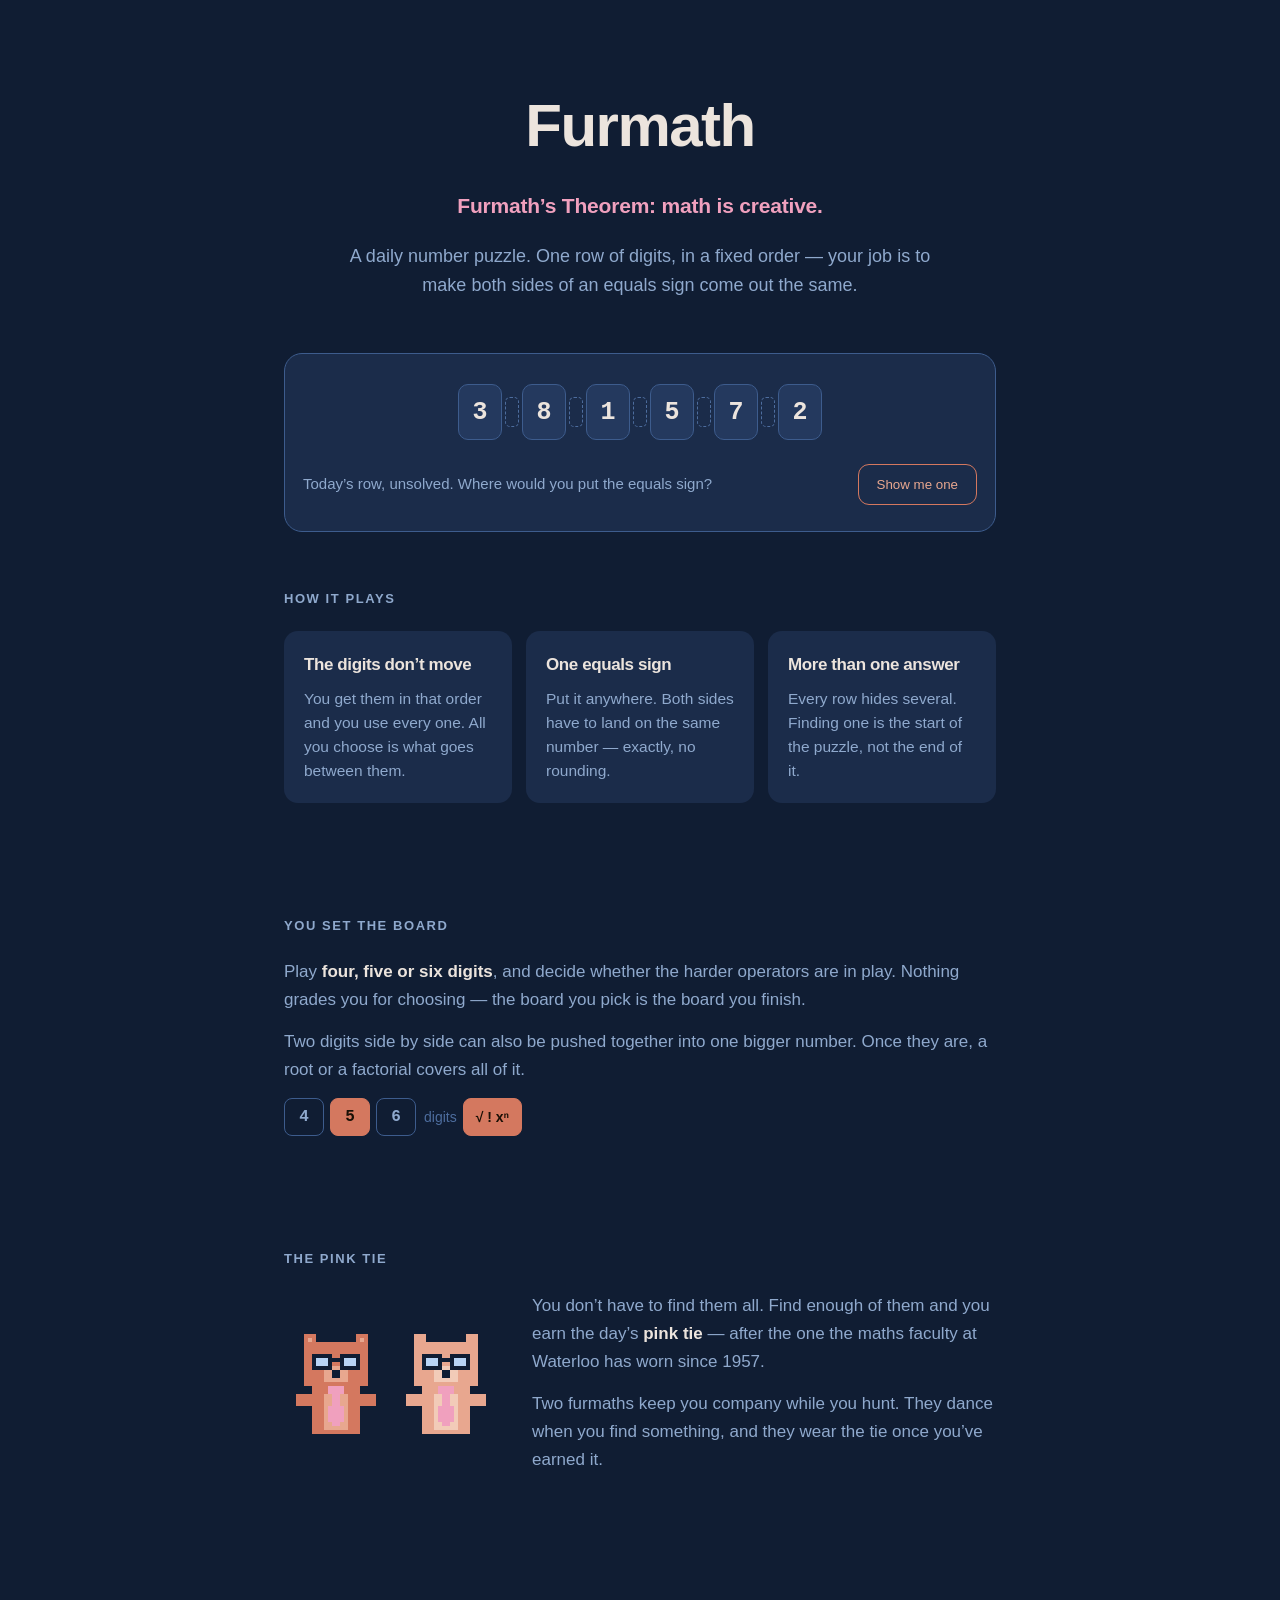
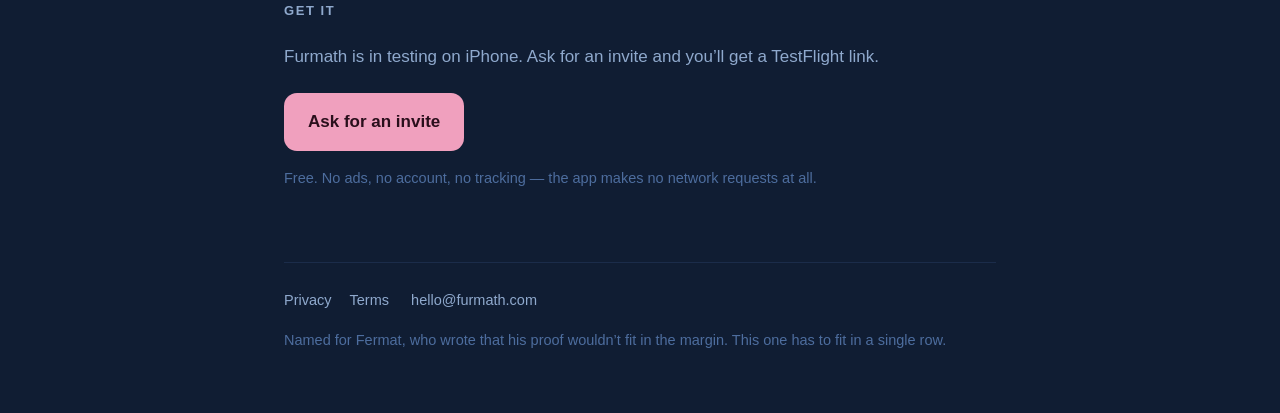
==== index.html @ 23a7ea25 "furmath.com — landing page, privacy, terms" ====
<!doctype html>
<html lang="en">
<head>
<meta charset="utf-8">
<meta name="viewport" content="width=device-width,initial-scale=1">
<title>Furmath — a daily number puzzle</title>
<meta name="description" content="One row of digits, fixed order. Add operators and one equals sign so both sides match. Each row hides more than one answer.">
<meta name="theme-color" content="#101D33">
<meta property="og:title" content="Furmath — Math is creative">
<meta property="og:description" content="A daily number puzzle. One row of digits, fixed order. Each row hides more than one answer.">
<meta property="og:type" content="website">
<meta property="og:url" content="https://furmath.com">
<meta name="twitter:card" content="summary_large_image">
<link rel="icon" href="data:image/svg+xml,%3Csvg xmlns='http://www.w3.org/2000/svg' viewBox='0 0 32 32'%3E%3Crect width='32' height='32' rx='7' fill='%23101D33'/%3E%3Cpath d='M12 6h8l1.5 4h-11z' fill='%23F0A0BE'/%3E%3Cpath d='M14 11h4l2.5 9-4.5 5-4.5-5z' fill='%23F0A0BE'/%3E%3C/svg%3E">
<link rel="stylesheet" href="_style.css">
</head>
<body>

<div class="wrap">

  <header class="hero">
    <h1 class="mark">Furmath</h1>
    <p class="theorem">Furmath&rsquo;s Theorem: math is creative.</p>
    <p class="desc">A daily number puzzle. One row of digits, in a fixed order —
       your job is to make both sides of an equals sign come out the same.</p>
  </header>

  <!-- The board, playing itself. Real digits, real solutions. -->
  <div class="board">
    <div class="row" id="row" aria-live="polite"></div>
    <div class="boardfoot">
      <span class="count" id="count">Today&rsquo;s row, unsolved. Where would you put the equals sign?</span>
      <button class="step" id="step">Show me one</button>
    </div>
  </div>

  <section>
    <h2>How it plays</h2>
    <div class="beats">
      <div class="beat">
        <h3>The digits don&rsquo;t move</h3>
        <p>You get them in that order and you use every one. All you choose is what
           goes between them.</p>
      </div>
      <div class="beat">
        <h3>One equals sign</h3>
        <p>Put it anywhere. Both sides have to land on the same number — exactly,
           no rounding.</p>
      </div>
      <div class="beat">
        <h3>More than one answer</h3>
        <p>Every row hides several. Finding one is the start of the puzzle, not the
           end of it.</p>
      </div>
    </div>
  </section>

  <section>
    <h2>You set the board</h2>
    <div class="split">
      <div class="text">
        <p>Play <strong>four, five or six digits</strong>, and decide whether the
           harder operators are in play. Nothing grades you for choosing — the board
           you pick is the board you finish.</p>
        <p>Two digits side by side can also be pushed together into one bigger number.
           Once they are, a root or a factorial covers all of it.</p>
        <div class="dial">
          <span class="key">4</span><span class="key on">5</span><span class="key">6</span>
          <span class="lbl">digits</span>
          <span class="key ops on">√ ! x&#8319;</span>
        </div>
      </div>
    </div>
  </section>

  <section>
    <h2>The pink tie</h2>
    <div class="split">
      <div class="pair" aria-hidden="true">
        <svg class="furmath" viewBox="0 0 26 32" shape-rendering="crispEdges" role="img">
          <g fill="#D4785F">
            <rect x="5" y="2" width="3" height="3"/><rect x="18" y="2" width="3" height="3"/>
            <rect x="5" y="4" width="16" height="11"/>
            <rect x="7" y="15" width="12" height="12"/>
            <rect x="3" y="17" width="4" height="3"/><rect x="19" y="17" width="4" height="3"/>
          </g>
          <g fill="#E8A78F">
            <rect x="6" y="3" width="1" height="1"/><rect x="19" y="3" width="1" height="1"/>
            <rect x="10" y="10" width="6" height="4"/>
            <rect x="10" y="17" width="6" height="9"/>
          </g>
          <g fill="#101D33">
            <rect x="7" y="7" width="5" height="4"/><rect x="14" y="7" width="5" height="4"/>
            <rect x="12" y="8" width="2" height="1"/>
            <rect x="12" y="11" width="2" height="2"/>
            <rect x="8" y="27" width="3" height="3"/><rect x="15" y="27" width="3" height="3"/>
          </g>
          <g fill="#B8D4F5">
            <rect x="8" y="8" width="3" height="2"/><rect x="15" y="8" width="3" height="2"/>
          </g>
          <g fill="#F0A0BE">
            <rect x="11" y="15" width="4" height="2"/>
            <rect x="12" y="17" width="2" height="3"/>
            <rect x="11" y="20" width="4" height="4"/>
            <rect x="12" y="24" width="2" height="1"/>
          </g>
        </svg>
        <svg class="furmath" viewBox="0 0 26 32" shape-rendering="crispEdges" role="img">
          <g fill="#E8A78F">
            <rect x="5" y="2" width="3" height="3"/><rect x="18" y="2" width="3" height="3"/>
            <rect x="5" y="4" width="16" height="11"/>
            <rect x="7" y="15" width="12" height="12"/>
            <rect x="3" y="17" width="4" height="3"/><rect x="19" y="17" width="4" height="3"/>
          </g>
          <g fill="#F2CBB8">
            <rect x="10" y="10" width="6" height="4"/>
            <rect x="10" y="17" width="6" height="9"/>
          </g>
          <g fill="#101D33">
            <rect x="7" y="7" width="5" height="4"/><rect x="14" y="7" width="5" height="4"/>
            <rect x="12" y="8" width="2" height="1"/>
            <rect x="12" y="11" width="2" height="2"/>
            <rect x="8" y="27" width="3" height="3"/><rect x="15" y="27" width="3" height="3"/>
          </g>
          <g fill="#B8D4F5">
            <rect x="8" y="8" width="3" height="2"/><rect x="15" y="8" width="3" height="2"/>
          </g>
          <g fill="#F0A0BE">
            <rect x="11" y="15" width="4" height="2"/>
            <rect x="12" y="17" width="2" height="3"/>
            <rect x="11" y="20" width="4" height="4"/>
            <rect x="12" y="24" width="2" height="1"/>
          </g>
        </svg>
      </div>
      <div class="text">
        <p>You don&rsquo;t have to find them all. Find enough of them and you earn the
           day&rsquo;s <strong>pink tie</strong> — after the one the maths faculty at
           Waterloo has worn since 1957.</p>
        <p>Two furmaths keep you company while you hunt. They dance when you find
           something, and they wear the tie once you&rsquo;ve earned it.</p>
      </div>
    </div>
  </section>

  <section>
    <h2>Get it</h2>
    <p style="color:var(--dim);margin:0 0 22px">
      Furmath is in testing on iPhone. Ask for an invite and you&rsquo;ll get a
      TestFlight link.</p>
    <a class="cta" href="mailto:hello@furmath.com?subject=Furmath%20invite">
      Ask for an invite</a>
    <p class="quiet">Free. No ads, no account, no tracking — the app makes no
       network requests at all.</p>
  </section>

  <footer>
    <a href="/privacy">Privacy</a><a href="/terms">Terms</a>
    <a href="mailto:hello@furmath.com">hello@furmath.com</a>
    <p style="margin:16px 0 0">Named for Fermat, who wrote that his proof wouldn&rsquo;t
       fit in the margin. This one has to fit in a single row.</p>
  </footer>

</div>

<script>
// The row is a real board — 3 8 1 5 7 2 — and these are four of its real
// solutions, checked against the app's own solver.
const DIGITS = [3, 8, 1, 5, 7, 2];
const SOLUTIONS = [
  { note: "Arithmetic, nothing fancy.",
    t: ["3","=","8","−","1","+","5","−","7","−","2"] },
  { note: "1 and 5 pushed together into 15.",
    t: ["3","×","8","=","15*","+","7","+","2"] },
  { note: "3 and 8 pushed together into 38.",
    t: ["38*","=","1","+","5","×","7","+","2"] },
  { note: "With the harder operators in play.",
    t: ["3!","×","√81*","=","5","+","7^2"] },
];

const row = document.getElementById("row");
const count = document.getElementById("count");
const step = document.getElementById("step");
let shown = -1;

function cell(tok) {
  if (["+","−","×","÷","="].includes(tok)) {
    const s = document.createElement("span");
    s.className = "op" + (tok === "=" ? " eq" : "");
    s.textContent = tok;
    return s;
  }
  const d = document.createElement("span");
  const joined = tok.endsWith("*");
  let text = joined ? tok.slice(0, -1) : tok;
  d.className = "tile" + (joined ? " join" : "");
  if (text.startsWith("√")) { d.classList.add("radical"); text = text.slice(1); }
  const pow = text.split("^");
  if (pow.length === 2) {
    d.append(pow[0]);
    const sup = document.createElement("span");
    sup.className = "sup"; sup.textContent = pow[1];
    d.append(sup);
  } else {
    d.textContent = text;
  }
  return d;
}

function blank() {
  row.replaceChildren();
  DIGITS.forEach((n, i) => {
    row.append(cell(String(n)));
    if (i < DIGITS.length - 1) {
      const g = document.createElement("span");
      g.className = "gap";
      row.append(g);
    }
  });
  count.textContent = "Today’s row, unsolved. Where would you put the equals sign?";
  step.textContent = "Show me one";
}

function show(i) {
  const s = SOLUTIONS[i];
  row.replaceChildren(...s.t.map(cell));
  count.textContent = s.note + "  (" + (i + 1) + " of " + SOLUTIONS.length + ")";
  step.textContent = i === SOLUTIONS.length - 1 ? "Start over" : "Another one";
}

step.addEventListener("click", () => {
  shown += 1;
  if (shown >= SOLUTIONS.length) { shown = -1; blank(); return; }
  show(shown);
});

blank();
</script>
</body>
</html>
---- _style.css ----
/* Toulouse: woad blue ground, pink brick accents — the two colours of the city
   Fermat lived in, and the app's palette exactly. */
:root{
  --bg:#101D33; --card:#1B2C4A; --tile:#24395E; --edge:#3D5C8D;
  --ink:#ECE4DD; --dim:#8FA9CD; --faint:#4D6D9E;
  --accent:#E8A78F; --brick:#D4785F; --good:#B8D4F5; --pink:#F0A0BE;
}
*{box-sizing:border-box}
html{scroll-behavior:smooth}
body{
  margin:0; background:var(--bg); color:var(--ink);
  font:17px/1.65 -apple-system,BlinkMacSystemFont,"Segoe UI",Helvetica,Arial,sans-serif;
  -webkit-font-smoothing:antialiased;
}
.wrap{max-width:760px;margin:0 auto;padding:0 24px}
a{color:var(--pink)}
h1,h2,h3{letter-spacing:-.4px}

/* hero */
.hero{padding:76px 0 12px;text-align:center}
.mark{font-size:60px;font-weight:800;margin:0;letter-spacing:-1.5px}
.theorem{
  margin:14px 0 0;font-size:21px;color:var(--pink);font-weight:600;letter-spacing:-.2px;
}
.desc{margin:18px auto 0;max-width:34em;color:var(--dim);font-size:18px}

/* the board */
.board{
  margin:40px auto 0;padding:26px 18px;background:var(--card);
  border:1px solid var(--edge);border-radius:18px;
}
.row{display:flex;align-items:center;justify-content:center;flex-wrap:wrap;gap:3px;min-height:64px}
.tile{
  background:var(--tile);border:1px solid var(--edge);border-radius:10px;
  min-width:44px;height:56px;padding:0 9px;display:flex;align-items:center;justify-content:center;
  font:700 25px/1 ui-monospace,SFMono-Regular,Menlo,monospace;color:var(--ink);
}
.tile.join{border-color:var(--brick)}
.op{width:26px;text-align:center;color:var(--accent);font-size:21px;font-weight:700}
.op.eq{color:var(--brick)}
.gap{
  width:14px;height:30px;border:1.5px dashed var(--faint);border-radius:5px;
}
.sup{font-size:15px;vertical-align:super;margin-left:1px}
.radical{position:relative;padding-left:4px}
.radical:before{content:"√";color:var(--brick);font-size:26px;margin-right:2px}
.boardfoot{
  display:flex;align-items:center;justify-content:space-between;gap:14px;
  margin-top:20px;flex-wrap:wrap
}
.count{color:var(--dim);font-size:15px}
button.step{
  appearance:none;border:1px solid var(--brick);background:transparent;color:var(--accent);
  font:600 15px/1 inherit;padding:12px 18px;border-radius:11px;cursor:pointer;
}
button.step:hover{background:var(--brick);color:#1a1006;border-color:var(--brick)}

/* sections */
section{padding:56px 0}
h2{font-size:13px;letter-spacing:.12em;text-transform:uppercase;color:var(--dim);margin:0 0 22px;font-weight:700}
.beats{display:grid;grid-template-columns:repeat(auto-fit,minmax(210px,1fr));gap:14px}
.beat{background:var(--card);border-radius:14px;padding:20px}
.beat h3{margin:0 0 7px;font-size:17px}
.beat p{margin:0;color:var(--dim);font-size:15.5px;line-height:1.55}
.split{display:flex;gap:34px;align-items:center;flex-wrap:wrap}
.split .text{flex:1 1 300px}
.split p{color:var(--dim);margin:0 0 14px}
.split p strong{color:var(--ink);font-weight:600}

/* the dial, drawn as it appears in the app */
.dial{display:flex;align-items:center;gap:6px;flex-wrap:wrap;margin-top:6px}
.key{
  border:1px solid var(--edge);border-radius:8px;height:38px;min-width:40px;
  display:flex;align-items:center;justify-content:center;padding:0 12px;
  font:800 16px/1 ui-monospace,Menlo,monospace;color:var(--dim);
}
.key.on{background:var(--brick);border-color:var(--brick);color:#1a1006}
.key.ops{font-family:inherit;font-size:14px}
.dial .lbl{color:var(--faint);font-size:14px;margin-left:2px}

/* furmaths */
.pair{display:flex;gap:6px;flex:0 0 auto}
.furmath{width:104px;height:128px;image-rendering:pixelated}

/* get it */
.cta{
  display:inline-flex;align-items:center;gap:10px;background:var(--pink);color:#2a0f1c;
  text-decoration:none;font-weight:700;padding:15px 24px;border-radius:13px;font-size:17px;
}
.cta:hover{filter:brightness(1.07)}
.quiet{color:var(--faint);font-size:14.5px;margin-top:16px}

footer{border-top:1px solid var(--card);padding:26px 0 60px;color:var(--faint);font-size:14.5px}
footer a{color:var(--dim);text-decoration:none;margin-right:18px}
footer a:hover{color:var(--pink)}

/* the legal pages */
.doc h1{font-size:38px;margin:0 0 4px}
.doc .sub{color:var(--dim);margin:0 0 36px}
.doc h2{margin:34px 0 8px}
.doc p{margin:0 0 15px;color:var(--ink)}
.doc .lede{font-size:20px}

@media (max-width:520px){
  .hero{padding:52px 0 8px}
  .mark{font-size:46px}
  .theorem{font-size:18px}
  .tile{min-width:36px;height:48px;font-size:21px;padding:0 7px}
  .op{width:21px;font-size:18px}
}
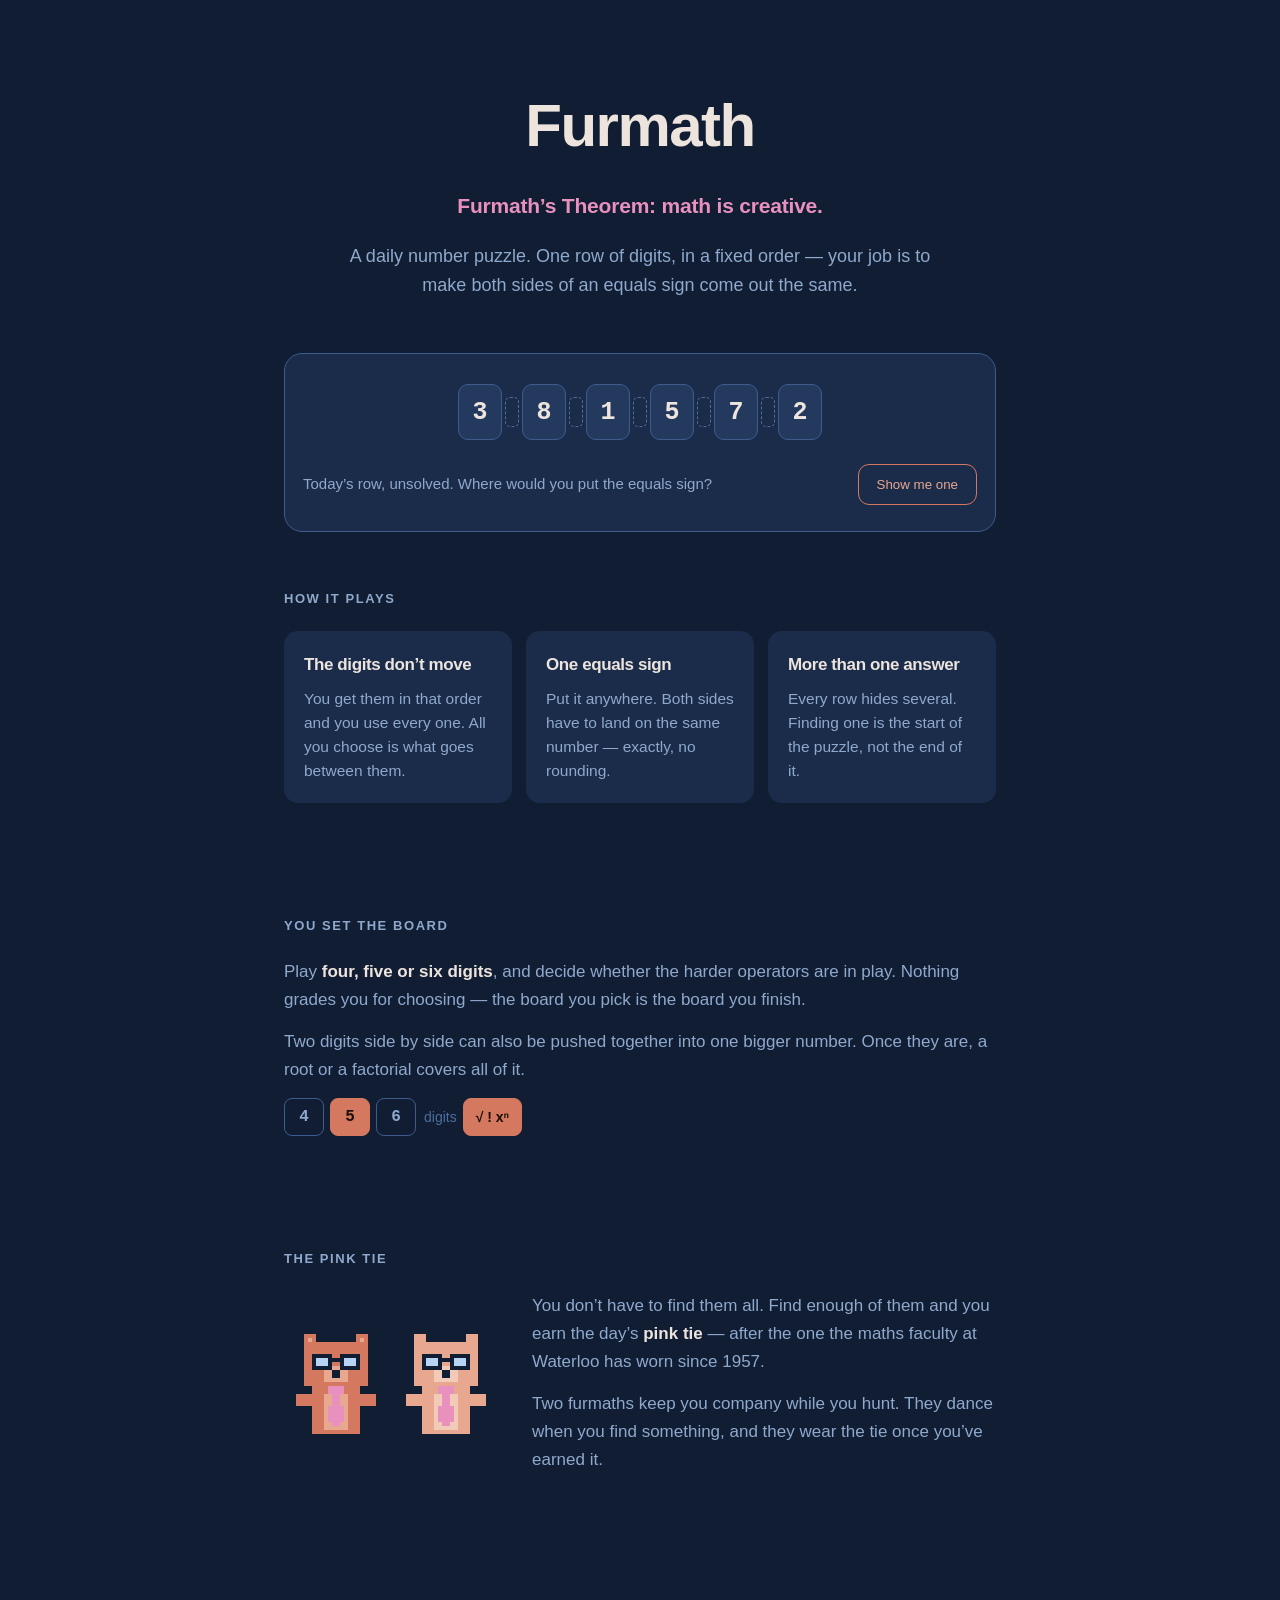
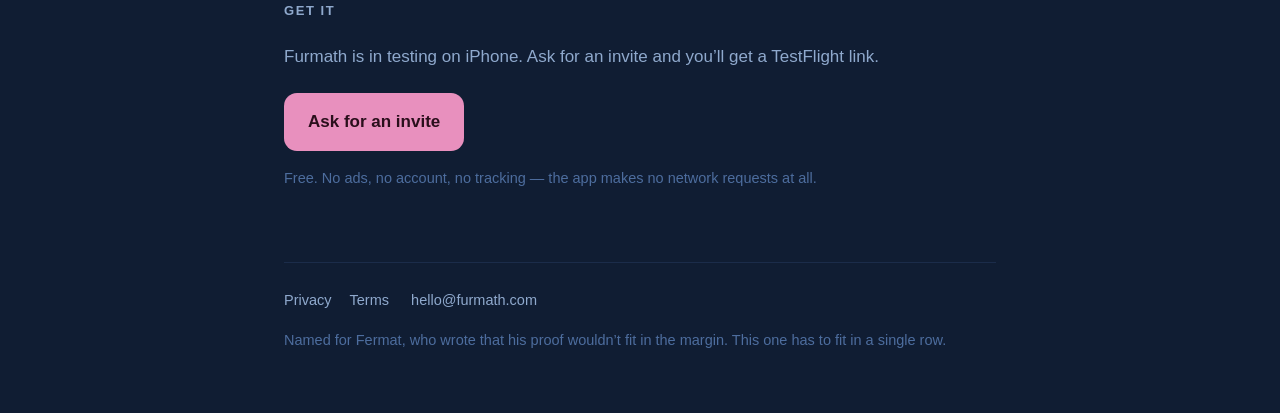
==== commit a11da6a9: "site update 2026-08-28" ====
--- a/index.html
+++ b/index.html
@@ -11,7 +11,7 @@
 <meta property="og:type" content="website">
 <meta property="og:url" content="https://furmath.com">
 <meta name="twitter:card" content="summary_large_image">
-<link rel="icon" href="data:image/svg+xml,%3Csvg xmlns='http://www.w3.org/2000/svg' viewBox='0 0 32 32'%3E%3Crect width='32' height='32' rx='7' fill='%23101D33'/%3E%3Cpath d='M12 6h8l1.5 4h-11z' fill='%23F0A0BE'/%3E%3Cpath d='M14 11h4l2.5 9-4.5 5-4.5-5z' fill='%23F0A0BE'/%3E%3C/svg%3E">
+<link rel="icon" href="data:image/svg+xml,%3Csvg xmlns='http://www.w3.org/2000/svg' viewBox='0 0 32 32'%3E%3Crect width='32' height='32' rx='7' fill='%23101D33'/%3E%3Cpath d='M12 6h8l1.5 4h-11z' fill='%23E890BE'/%3E%3Cpath d='M14 11h4l2.5 9-4.5 5-4.5-5z' fill='%23E890BE'/%3E%3C/svg%3E">
 <link rel="stylesheet" href="_style.css">
 </head>
 <body>
@@ -98,7 +98,7 @@
           <g fill="#B8D4F5">
             <rect x="8" y="8" width="3" height="2"/><rect x="15" y="8" width="3" height="2"/>
           </g>
-          <g fill="#F0A0BE">
+          <g fill="#E890BE">
             <rect x="11" y="15" width="4" height="2"/>
             <rect x="12" y="17" width="2" height="3"/>
             <rect x="11" y="20" width="4" height="4"/>
@@ -125,7 +125,7 @@
           <g fill="#B8D4F5">
             <rect x="8" y="8" width="3" height="2"/><rect x="15" y="8" width="3" height="2"/>
           </g>
-          <g fill="#F0A0BE">
+          <g fill="#E890BE">
             <rect x="11" y="15" width="4" height="2"/>
             <rect x="12" y="17" width="2" height="3"/>
             <rect x="11" y="20" width="4" height="4"/>
--- a/_style.css
+++ b/_style.css
@@ -3,7 +3,7 @@
 :root{
   --bg:#101D33; --card:#1B2C4A; --tile:#24395E; --edge:#3D5C8D;
   --ink:#ECE4DD; --dim:#8FA9CD; --faint:#4D6D9E;
-  --accent:#E8A78F; --brick:#D4785F; --good:#B8D4F5; --pink:#F0A0BE;
+  --accent:#E8A78F; --brick:#D4785F; --good:#B8D4F5; --pink:#E890BE;
 }
 *{box-sizing:border-box}
 html{scroll-behavior:smooth}
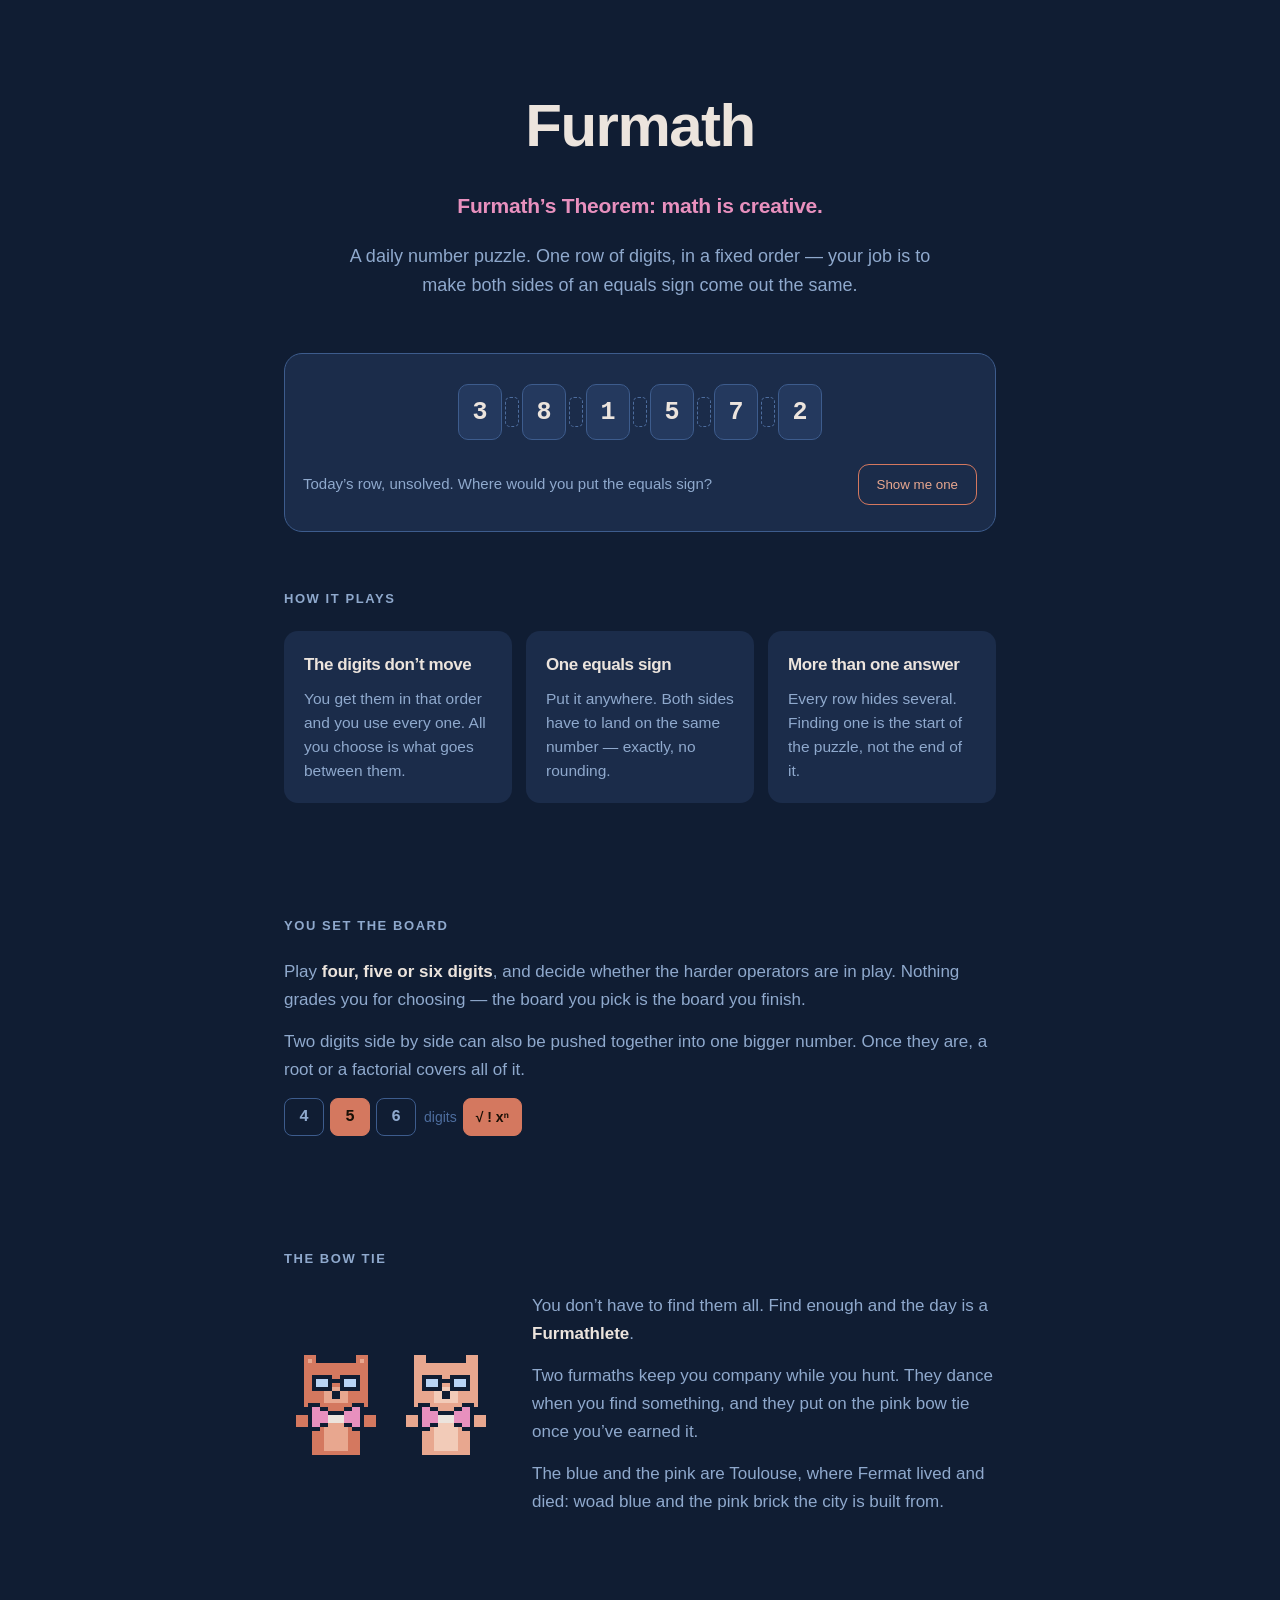
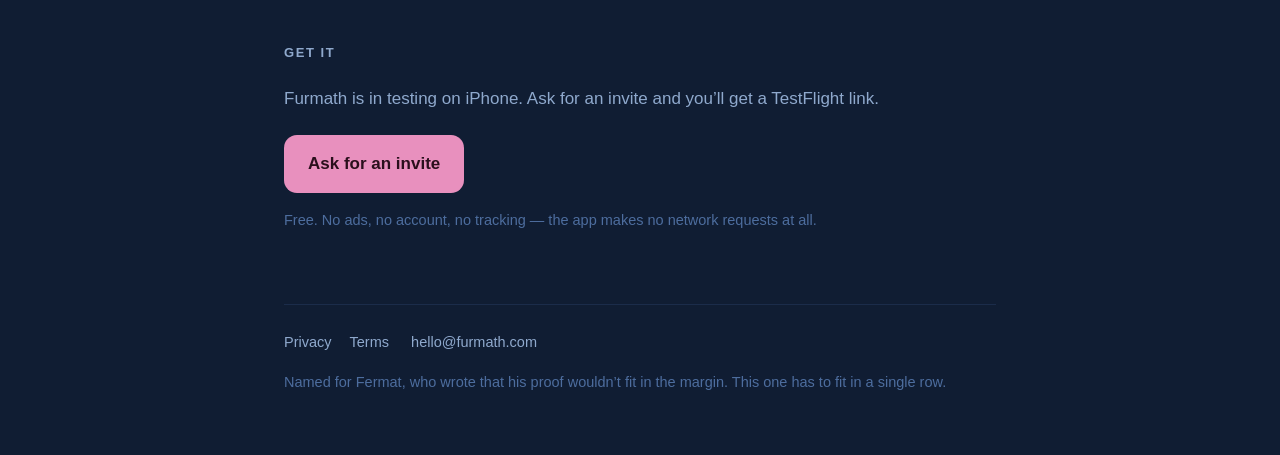
==== commit 197f0bfe: "site update 2026-08-31" ====
--- a/index.html
+++ b/index.html
@@ -11,7 +11,7 @@
 <meta property="og:type" content="website">
 <meta property="og:url" content="https://furmath.com">
 <meta name="twitter:card" content="summary_large_image">
-<link rel="icon" href="data:image/svg+xml,%3Csvg xmlns='http://www.w3.org/2000/svg' viewBox='0 0 32 32'%3E%3Crect width='32' height='32' rx='7' fill='%23101D33'/%3E%3Cpath d='M12 6h8l1.5 4h-11z' fill='%23E890BE'/%3E%3Cpath d='M14 11h4l2.5 9-4.5 5-4.5-5z' fill='%23E890BE'/%3E%3C/svg%3E">
+<link rel="icon" href="data:image/svg+xml,%3Csvg xmlns='http://www.w3.org/2000/svg' viewBox='0 0 32 32'%3E%3Crect width='32' height='32' rx='7' fill='%23101D33'/%3E%3Cpath d='M3 9 L14 14.5 L14 17.5 L3 23z' fill='%23E890BE'/%3E%3Cpath d='M29 9 L18 14.5 L18 17.5 L29 23z' fill='%23E890BE'/%3E%3Crect x='13' y='12.5' width='6' height='7' rx='1.5' fill='%23ECE4DD'/%3E%3C/svg%3E">
 <link rel="stylesheet" href="_style.css">
 </head>
 <body>
@@ -74,7 +74,7 @@
   </section>
 
   <section>
-    <h2>The pink tie</h2>
+    <h2>The bow tie</h2>
     <div class="split">
       <div class="pair" aria-hidden="true">
         <svg class="furmath" viewBox="0 0 26 32" shape-rendering="crispEdges" role="img">
@@ -98,12 +98,16 @@
           <g fill="#B8D4F5">
             <rect x="8" y="8" width="3" height="2"/><rect x="15" y="8" width="3" height="2"/>
           </g>
+          <g fill="#101D33">
+            <rect x="6" y="14" width="3" height="7"/><rect x="8" y="15" width="3" height="5"/>
+            <rect x="10" y="16" width="6" height="3"/>
+            <rect x="15" y="15" width="3" height="5"/><rect x="17" y="14" width="3" height="7"/>
+          </g>
           <g fill="#E890BE">
-            <rect x="11" y="15" width="4" height="2"/>
-            <rect x="12" y="17" width="2" height="3"/>
-            <rect x="11" y="20" width="4" height="4"/>
-            <rect x="12" y="24" width="2" height="1"/>
-          </g>
+            <rect x="7" y="15" width="2" height="5"/><rect x="9" y="16" width="2" height="3"/>
+            <rect x="15" y="16" width="2" height="3"/><rect x="17" y="15" width="2" height="5"/>
+          </g>
+          <g fill="#ECE4DD"><rect x="11" y="17" width="4" height="2"/></g>
         </svg>
         <svg class="furmath" viewBox="0 0 26 32" shape-rendering="crispEdges" role="img">
           <g fill="#E8A78F">
@@ -125,20 +129,25 @@
           <g fill="#B8D4F5">
             <rect x="8" y="8" width="3" height="2"/><rect x="15" y="8" width="3" height="2"/>
           </g>
+          <g fill="#101D33">
+            <rect x="6" y="14" width="3" height="7"/><rect x="8" y="15" width="3" height="5"/>
+            <rect x="10" y="16" width="6" height="3"/>
+            <rect x="15" y="15" width="3" height="5"/><rect x="17" y="14" width="3" height="7"/>
+          </g>
           <g fill="#E890BE">
-            <rect x="11" y="15" width="4" height="2"/>
-            <rect x="12" y="17" width="2" height="3"/>
-            <rect x="11" y="20" width="4" height="4"/>
-            <rect x="12" y="24" width="2" height="1"/>
-          </g>
+            <rect x="7" y="15" width="2" height="5"/><rect x="9" y="16" width="2" height="3"/>
+            <rect x="15" y="16" width="2" height="3"/><rect x="17" y="15" width="2" height="5"/>
+          </g>
+          <g fill="#ECE4DD"><rect x="11" y="17" width="4" height="2"/></g>
         </svg>
       </div>
       <div class="text">
-        <p>You don&rsquo;t have to find them all. Find enough of them and you earn the
-           day&rsquo;s <strong>pink tie</strong> — after the one the maths faculty at
-           Waterloo has worn since 1957.</p>
+        <p>You don&rsquo;t have to find them all. Find enough and the day is a
+           <strong>Furmathlete</strong>.</p>
         <p>Two furmaths keep you company while you hunt. They dance when you find
-           something, and they wear the tie once you&rsquo;ve earned it.</p>
+           something, and they put on the pink bow tie once you&rsquo;ve earned it.</p>
+        <p>The blue and the pink are Toulouse, where Fermat lived and died: woad
+           blue and the pink brick the city is built from.</p>
       </div>
     </div>
   </section>
